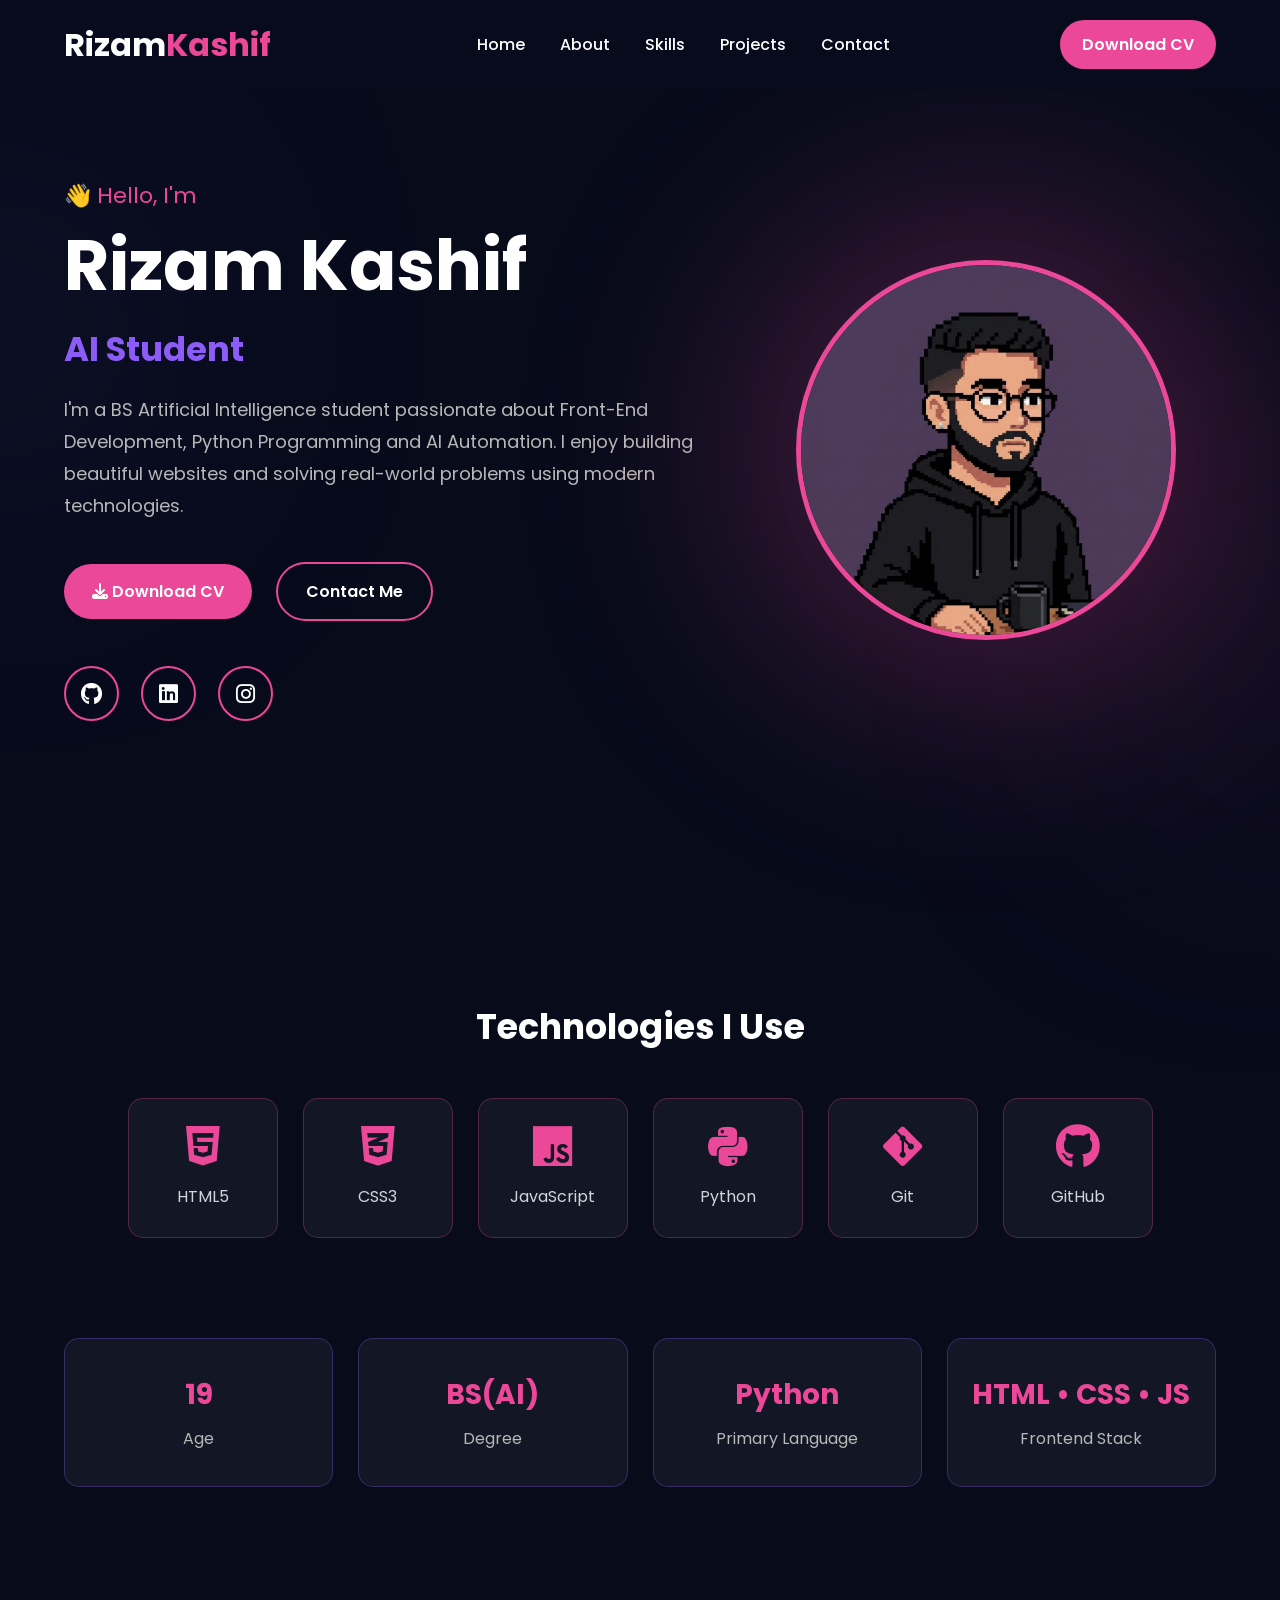
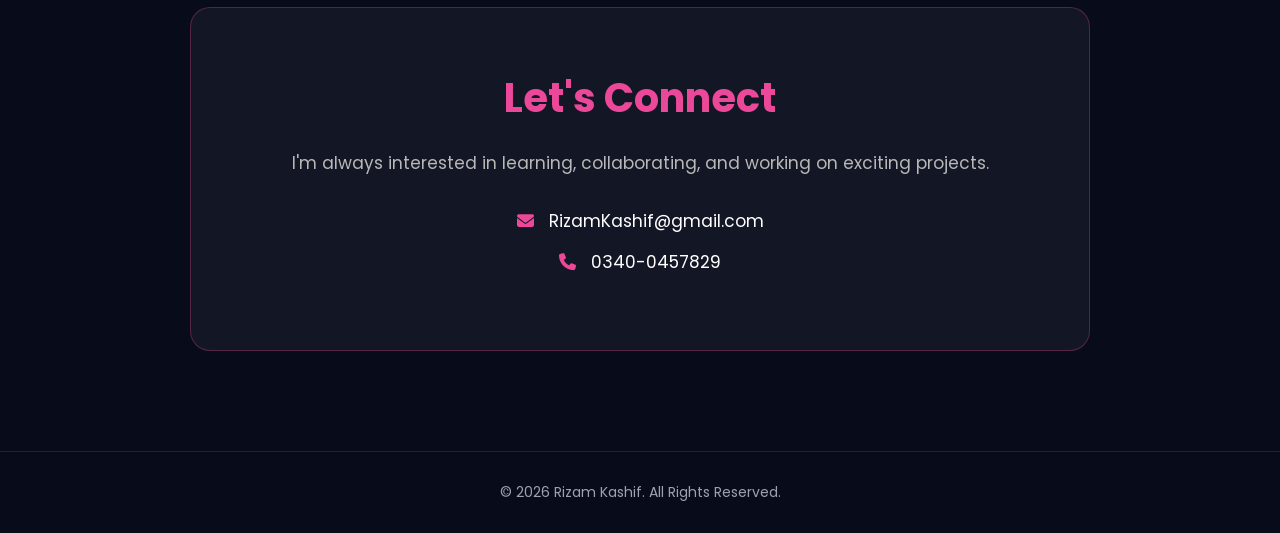
==== index.html @ b2c45aad "Initial commit - portfolio website" ====
<!DOCTYPE html>
<html lang="en">

<head>

    <!-- ========================================= -->
    <!-- BASIC SEO -->
    <!-- ========================================= -->

    <meta charset="UTF-8">
    <meta name="viewport" content="width=device-width, initial-scale=1.0">

    <title>Rizam Kashif | AI Student & Front-End Developer</title>

    <meta name="description"
        content="Official portfolio of Rizam Kashif. BS Artificial Intelligence student, Front-End Developer, Python Programmer and AI Enthusiast.">

    <meta name="keywords"
        content="Rizam Kashif, Portfolio, AI Student, HTML, CSS, JavaScript, Python, Frontend Developer">

    <meta name="author" content="Rizam Kashif">

    <link rel="icon" href="images/favicon.ico">

    <!-- ========================================= -->
    <!-- GOOGLE FONT -->
    <!-- ========================================= -->

    <link rel="preconnect" href="https://fonts.googleapis.com">

    <link rel="preconnect" href="https://fonts.gstatic.com" crossorigin>

    <link href="https://fonts.googleapis.com/css2?family=Poppins:wght@300;400;500;600;700&display=swap"
        rel="stylesheet">

    <!-- ========================================= -->
    <!-- FONT AWESOME -->
    <!-- ========================================= -->

    <link rel="stylesheet"
        href="https://cdnjs.cloudflare.com/ajax/libs/font-awesome/6.7.2/css/all.min.css">

    <!-- ========================================= -->
    <!-- CSS -->
    <!-- ========================================= -->

    <link rel="stylesheet" href="style.css">

</head>

<body>

    <!-- ========================================= -->
    <!-- NAVBAR START -->
    <!-- ========================================= -->

    <header>

        <nav class="navbar">

            <div class="logo">

                <h2>Rizam<span>Kashif</span></h2>

            </div>

            <ul class="nav-links">

                <li><a href="home.html">Home</a></li>

                <li><a href="about.html">About</a></li>

                <li><a href="skills.html">Skills</a></li>

                <li><a href="projects.html">Projects</a></li>

                <li><a href="contact.html">Contact</a></li>

            </ul>

            <a href="files/Rizam_Kashif_CV.pdf" class="resume-btn">

                Download CV

            </a>

        </nav>

    </header>

    <!-- ========================================= -->
    <!-- HERO SECTION -->
    <!-- ========================================= -->

    <main>

        <section class="hero">

            <!-- LEFT SIDE -->

            <div class="hero-text">

                <p class="hello">

                    👋 Hello, I'm

                </p>

                <h1>

                    Rizam Kashif

                </h1>

                <h2>

                    <span id="typing"></span>

                </h2>

                <p class="description">

                    I'm a BS Artificial Intelligence student passionate about
                    Front-End Development, Python Programming and AI Automation.
                    I enjoy building beautiful websites and solving real-world
                    problems using modern technologies.

                </p>

                <!-- BUTTONS -->

                <div class="hero-buttons">

                    <a href="files/Rizam_Kashif_CV.pdf" class="btn primary">

                        <i class="fa-solid fa-download"></i>

                        Download CV

                    </a>

                    <a href="contact.html" class="btn secondary">

                        Contact Me

                    </a>

                </div>

                <!-- SOCIAL LINKS -->

                <div class="social-icons">

                    <a href="https://github.com/rizamkashif-ux" target="_blank">

                        <i class="fa-brands fa-github"></i>

                    </a>

                    <a href="https://www.linkedin.com/in/rizam-kashif-5a9921343/" target="_blank">

                        <i class="fa-brands fa-linkedin"></i>

                    </a>

                    <a href="https://www.instagram.com/rizam._.kashif?igsh=eGl6OGd2aGFiaGJk&utm_source=qr" target="_blank">

                        <i class="fa-brands fa-instagram"></i>

                    </a>

                </div>

            </div>

            <!-- RIGHT SIDE -->

            <div class="hero-image">

                <div class="glow-circle"></div>

                <img src="images/profile.png" alt="Rizam Kashif">

            </div>

        </section>

    </main>

    <!-- ========================================= -->
    <!-- TECH STACK -->
    <!-- ========================================= -->

    <section class="tech-stack">

        <h2>

            Technologies I Use

        </h2>

        <div class="tech-icons">

            <div class="tech-card">

                <i class="fa-brands fa-html5"></i>

                <p>HTML5</p>

            </div>

            <div class="tech-card">

                <i class="fa-brands fa-css3-alt"></i>

                <p>CSS3</p>

            </div>

            <div class="tech-card">

                <i class="fa-brands fa-js"></i>

                <p>JavaScript</p>

            </div>

            <div class="tech-card">

                <i class="fa-brands fa-python"></i>

                <p>Python</p>

            </div>

            <div class="tech-card">

                <i class="fa-brands fa-git-alt"></i>

                <p>Git</p>

            </div>

            <div class="tech-card">

                <i class="fa-brands fa-github"></i>

                <p>GitHub</p>

            </div>

        </div>

    </section>

    <!-- ========================================= -->
    <!-- QUICK STATS -->
    <!-- ========================================= -->

    <section class="stats">

        <div class="stat-card">

            <h2>19</h2>

            <p>Age</p>

        </div>

        <div class="stat-card">

            <h2>BS(AI)</h2>

            <p>Degree</p>

        </div>

        <div class="stat-card">

            <h2>Python</h2>

            <p>Primary Language</p>

        </div>

        <div class="stat-card">

            <h2>HTML • CSS • JS</h2>

            <p>Frontend Stack</p>

        </div>

    </section>

    <!-- ========================================= -->
    <!-- CONTACT PREVIEW -->
    <!-- ========================================= -->

    <section class="contact-preview" id="contact">

        <h2>

            Let's Connect

        </h2>

        <p>

            I'm always interested in learning, collaborating,
            and working on exciting projects.

        </p>

        <div class="contact-info">

            <p>

                <i class="fa-solid fa-envelope"></i>

                RizamKashif@gmail.com

            </p>

            <p>

                <i class="fa-solid fa-phone"></i>

                0340-0457829

            </p>

        </div>

    </section>

    <!-- ========================================= -->
    <!-- FOOTER -->
    <!-- ========================================= -->

    <footer>

        <p>

            © 2026 Rizam Kashif. All Rights Reserved.

        </p>

    </footer>

    <!-- ========================================= -->
    <!-- JAVASCRIPT -->
    <!-- ========================================= -->

    <script src="script.js"></script>

</body>

</html>
---- style.css ----
/* ========================================= */
/* GOOGLE FONT */
/* ========================================= */

@import url('https://fonts.googleapis.com/css2?family=Poppins:wght@300;400;500;600;700&display=swap');


/* ========================================= */
/* RESET */
/* ========================================= */

*{
    margin:0;
    padding:0;
    box-sizing:border-box;
    scroll-behavior:smooth;
}


/* ========================================= */
/* BODY */
/* ========================================= */

body{

    font-family:'Poppins',sans-serif;

    background:#070B1A;

    color:white;

    overflow-x:hidden;

}


/* ========================================= */
/* LINKS */
/* ========================================= */

a{

    text-decoration:none;

    color:white;

}


/* ========================================= */
/* NAVBAR */
/* ========================================= */

header{

    position:fixed;

    width:100%;

    top:0;

    left:0;

    z-index:1000;

    backdrop-filter:blur(12px);

    background:rgba(8,12,30,.75);

}


/* Navbar Container */

.navbar{

    width:90%;

    margin:auto;

    display:flex;

    justify-content:space-between;

    align-items:center;

    padding:20px 0;

}


/* Logo */

.logo h2{

    font-size:32px;

    font-weight:700;

}

.logo span{

    color:#EC4899;

}


/* Navigation */

.nav-links{

    display:flex;

    list-style:none;

}


.nav-links li{

    margin-left:35px;

}


.nav-links a{

    transition:.3s;

    font-weight:500;

}


.nav-links a:hover{

    color:#EC4899;

}


/* Resume Button */

.resume-btn{

    padding:12px 22px;

    background:#EC4899;

    border-radius:30px;

    transition:.3s;

    font-weight:600;

}


.resume-btn:hover{

    background:#8B5CF6;

}


/* ========================================= */
/* HERO SECTION */
/* ========================================= */

.hero{

    width:90%;

    min-height:100vh;

    margin:auto;

    display:flex;

    justify-content:space-between;

    align-items:center;

}


/* ========================================= */
/* LEFT SIDE */
/* ========================================= */

.hero-text{

    width:55%;

}


.hello{

    color:#EC4899;

    font-size:22px;

    margin-bottom:15px;

}


.hero h1{

    font-size:70px;

    line-height:1.1;

}


.hero h2{

    margin-top:20px;

    font-size:34px;

    color:#8B5CF6;

    height:45px;

}


.description{

    margin-top:25px;

    color:#B8B8B8;

    line-height:32px;

    font-size:18px;

}


/* ========================================= */
/* BUTTONS */
/* ========================================= */

.hero-buttons{

    margin-top:40px;

}


.btn{

    display:inline-block;

    padding:15px 28px;

    border-radius:40px;

    transition:.3s;

    font-weight:600;

}


.primary{

    background:#EC4899;

    margin-right:20px;

}


.primary:hover{

    background:#8B5CF6;

    transform:translateY(-5px);

}


.secondary{

    border:2px solid #EC4899;

}


.secondary:hover{

    background:#EC4899;

}


/* ========================================= */
/* SOCIAL ICONS */
/* ========================================= */

.social-icons{

    margin-top:45px;

}


.social-icons a{

    display:inline-flex;

    width:55px;

    height:55px;

    justify-content:center;

    align-items:center;

    margin-right:18px;

    border-radius:50%;

    border:2px solid #EC4899;

    transition:.3s;

    font-size:22px;

}


.social-icons a:hover{

    background:#EC4899;

    transform:translateY(-8px);

}


/* ========================================= */
/* HERO IMAGE */
/* ========================================= */

.hero-image{

    width:40%;

    display:flex;

    justify-content:center;

    align-items:center;

    position:relative;

}


/* Pink Glow */

.glow-circle{

    width:430px;

    height:430px;

    background:#EC4899;

    position:absolute;

    border-radius:50%;

    filter:blur(130px);

    opacity:.35;

}


/* Profile Image */

.hero-image img{

    width:380px;

    border-radius:50%;

    border:5px solid #EC4899;

    position:relative;

    z-index:10;

    transition:.5s;

}


.hero-image img:hover{

    transform:scale(1.05);

}


/* ========================================= */
/* RESPONSIVE */
/* ========================================= */

@media(max-width:992px){

.hero{

flex-direction:column-reverse;

text-align:center;

padding-top:150px;

}

.hero-text{

width:100%;

}

.hero-image{

width:100%;

margin-bottom:50px;

}

.hero h1{

font-size:52px;

}

.nav-links{

display:none;

}

.resume-btn{

display:none;

}

}/* ========================================= */
/* TECH STACK SECTION */
/* ========================================= */

.tech-stack{

    width:90%;

    margin:100px auto;

    text-align:center;

}


.tech-stack h2{

    font-size:35px;

    margin-bottom:45px;

}


.tech-icons{

    display:flex;

    justify-content:center;

    flex-wrap:wrap;

    gap:25px;

}


.tech-card{

    width:150px;

    height:140px;

    padding:25px 15px;

    background:rgba(255,255,255,0.05);

    border:1px solid rgba(236,72,153,0.3);

    border-radius:15px;

    transition:0.4s;

}


.tech-card i{

    font-size:45px;

    color:#EC4899;

    margin-bottom:15px;

}


.tech-card p{

    font-size:16px;

    color:#d1d5db;

}


.tech-card:hover{

    transform:translateY(-10px);

    background:rgba(236,72,153,0.12);

    box-shadow:0 0 25px rgba(236,72,153,0.35);

}


/* ========================================= */
/* STATS SECTION */
/* ========================================= */

.stats{

    width:90%;

    margin:100px auto;

    display:grid;

    grid-template-columns:repeat(4,1fr);

    gap:25px;

}


.stat-card{

    padding:35px 20px;

    text-align:center;

    background:rgba(255,255,255,0.05);

    border:1px solid rgba(139,92,246,0.3);

    border-radius:15px;

    transition:0.4s;

}


.stat-card h2{

    font-size:28px;

    color:#EC4899;

    margin-bottom:10px;

}


.stat-card p{

    color:#b8b8b8;

}


.stat-card:hover{

    transform:translateY(-10px);

    box-shadow:0 0 25px rgba(139,92,246,0.35);

}


/* ========================================= */
/* CONTACT PREVIEW */
/* ========================================= */

.contact-preview{

    width:90%;

    max-width:900px;

    margin:120px auto 100px;

    padding:60px 30px;

    text-align:center;

    background:rgba(255,255,255,0.05);

    border:1px solid rgba(236,72,153,0.3);

    border-radius:20px;

}


.contact-preview h2{

    font-size:40px;

    color:#EC4899;

    margin-bottom:20px;

}


.contact-preview > p{

    color:#b8b8b8;

    font-size:17px;

    line-height:30px;

}


.contact-info{

    margin-top:30px;

}


.contact-info p{

    margin:15px 0;

    font-size:17px;

}


.contact-info i{

    color:#EC4899;

    margin-right:10px;

}


/* ========================================= */
/* FOOTER */
/* ========================================= */

footer{

    padding:30px;

    text-align:center;

    border-top:1px solid rgba(255,255,255,0.1);

    color:#9ca3af;

}


footer p{

    font-size:14px;

}


/* ========================================= */
/* BACKGROUND GLOW EFFECTS */
/* ========================================= */

body::before{

    content:"";

    position:fixed;

    width:300px;

    height:300px;

    background:#8B5CF6;

    border-radius:50%;

    filter:blur(150px);

    opacity:0.15;

    top:20%;

    left:-150px;

    z-index:-1;

}


body::after{

    content:"";

    position:fixed;

    width:300px;

    height:300px;

    background:#EC4899;

    border-radius:50%;

    filter:blur(150px);

    opacity:0.12;

    bottom:10%;

    right:-150px;

    z-index:-1;

}


/* ========================================= */
/* MOBILE RESPONSIVE DESIGN */
/* ========================================= */

@media(max-width:768px){

    /* Navbar */

    .navbar{

        width:90%;

    }


    .logo h2{

        font-size:25px;

    }


    /* Hero */

    .hero{

        width:90%;

    }


    .hero-image img{

        width:280px;

    }


    .glow-circle{

        width:300px;

        height:300px;

    }


    .hero h1{

        font-size:42px;

    }


    .hero h2{

        font-size:25px;

    }


    .description{

        font-size:15px;

        line-height:27px;

    }


    .hero-buttons{

        display:flex;

        flex-direction:column;

        align-items:center;

        gap:15px;

    }


    .primary{

        margin-right:0;

    }


    .social-icons{

        margin-top:30px;

    }


    /* Tech Stack */

    .tech-stack h2{

        font-size:28px;

    }


    .tech-card{

        width:130px;

        height:125px;

    }


    .tech-card i{

        font-size:35px;

    }


    /* Stats */

    .stats{

        grid-template-columns:repeat(2,1fr);

        gap:15px;

    }


    .stat-card{

        padding:25px 10px;

    }


    .stat-card h2{

        font-size:22px;

    }


    .stat-card p{

        font-size:13px;

    }


    /* Contact */

    .contact-preview{

        padding:40px 20px;

    }


    .contact-preview h2{

        font-size:30px;

    }

}


/* ========================================= */
/* SMALL MOBILE DEVICES */
/* ========================================= */

@media(max-width:480px){

    .hero-image img{

        width:230px;

    }


    .glow-circle{

        width:240px;

        height:240px;

    }


    .hero h1{

        font-size:35px;

    }


    .hero h2{

        font-size:21px;

    }


    .stats{

        grid-template-columns:1fr;

    }


    .tech-icons{

        gap:15px;

    }


    .tech-card{

        width:120px;

    }

}/* ========================================= */
/* ABOUT PAGE */
/* ========================================= */


/* ABOUT HERO */

.about-hero{

    min-height:50vh;

    display:flex;

    justify-content:center;

    align-items:center;

    text-align:center;

    padding:150px 20px 70px;

}


.about-heading h1{

    font-size:60px;

    margin:20px 0;

}


.about-heading h1 span,

.about-text h2 span,

.section-heading h2 span,

.goals-content h2 span{

    color:#EC4899;

}


.section-label{

    color:#EC4899;

    font-weight:600;

    letter-spacing:2px;

    font-size:14px;

}


.about-subtitle{

    color:#b8b8b8;

    max-width:700px;

    line-height:30px;

}


/* INTRODUCTION */

.about-introduction{

    width:90%;

    max-width:1200px;

    margin:80px auto;

    display:grid;

    grid-template-columns:350px 1fr;

    gap:80px;

    align-items:center;

}


.about-image img{

    width:100%;

    border-radius:20px;

    border:3px solid #EC4899;

    box-shadow:0 0 40px rgba(236,72,153,.25);

}


.about-text h2{

    font-size:38px;

    margin:20px 0;

}


.about-text p{

    color:#b8b8b8;

    line-height:30px;

    margin:15px 0;

}


/* PERSONAL INFORMATION */

.personal-info{

    width:90%;

    max-width:1200px;

    margin:120px auto;

    text-align:center;

}


.personal-info > h2{

    font-size:38px;

    margin-bottom:40px;

}


.personal-info > h2 span{

    color:#EC4899;

}


.info-grid{

    display:grid;

    grid-template-columns:repeat(4,1fr);

    gap:25px;

}


.info-card{

    padding:30px 20px;

    background:rgba(255,255,255,.05);

    border:1px solid rgba(236,72,153,.25);

    border-radius:15px;

    transition:.4s;

}


.info-card:hover{

    transform:translateY(-8px);

    box-shadow:0 0 25px rgba(236,72,153,.25);

}


.info-card i{

    color:#EC4899;

    font-size:30px;

    margin-bottom:15px;

}


.info-card h3{

    margin-bottom:10px;

}


.info-card p{

    color:#b8b8b8;

}


/* SECTION HEADING */

.section-heading{

    text-align:center;

    margin-bottom:50px;

}


.section-heading h2{

    font-size:40px;

    margin-top:15px;

}


/* EDUCATION */

.education-section{

    width:90%;

    max-width:1000px;

    margin:120px auto;

}


.education-timeline{

    display:flex;

    flex-direction:column;

    gap:25px;

}


.education-card{

    display:flex;

    gap:25px;

    padding:30px;

    background:rgba(255,255,255,.05);

    border-left:3px solid #EC4899;

    border-radius:12px;

    transition:.4s;

}


.education-card:hover{

    transform:translateX(10px);

    background:rgba(236,72,153,.08);

}


.education-icon{

    min-width:55px;

    height:55px;

    display:flex;

    justify-content:center;

    align-items:center;

    border-radius:50%;

    background:#EC4899;

    color:white;

    font-size:22px;

}


.education-date{

    color:#EC4899;

    font-size:14px;

    font-weight:600;

}


.education-content h3{

    font-size:23px;

    margin:8px 0;

}


.education-content h4{

    color:#8B5CF6;

    margin-bottom:12px;

}


.education-content p{

    color:#b8b8b8;

    line-height:27px;

}


/* INTERESTS */

.interests-section{

    width:90%;

    max-width:1200px;

    margin:120px auto;

}


.interests-grid{

    display:grid;

    grid-template-columns:repeat(3,1fr);

    gap:25px;

}


.interest-card{

    padding:30px;

    background:rgba(255,255,255,.05);

    border:1px solid rgba(139,92,246,.25);

    border-radius:15px;

    transition:.4s;

}


.interest-card:hover{

    transform:translateY(-8px);

    box-shadow:0 0 25px rgba(139,92,246,.25);

}


.interest-card i{

    font-size:35px;

    color:#EC4899;

    margin-bottom:20px;

}


.interest-card h3{

    margin-bottom:12px;

}


.interest-card p{

    color:#b8b8b8;

    line-height:27px;

}


/* SEO */

.seo-section{

    width:90%;

    max-width:1000px;

    margin:120px auto;

}


.seo-skills{

    display:flex;

    justify-content:center;

    flex-wrap:wrap;

    gap:15px;

}


.seo-skills span{

    padding:12px 20px;

    border-radius:30px;

    border:1px solid #EC4899;

    color:#f8fafc;

    transition:.3s;

}


.seo-skills span:hover{

    background:#EC4899;

    transform:translateY(-4px);

}


/* GOALS */

.goals-section{

    width:90%;

    max-width:1000px;

    margin:120px auto;

    padding:60px;

    text-align:center;

    background:rgba(255,255,255,.05);

    border:1px solid rgba(236,72,153,.3);

    border-radius:20px;

}


.goals-content h2{

    font-size:40px;

    margin:20px 0;

}


.goals-content > p{

    max-width:750px;

    margin:20px auto;

    color:#b8b8b8;

    line-height:30px;

}


.goals-content .btn{

    margin-top:20px;

}


/* ========================================= */
/* ABOUT PAGE RESPONSIVE DESIGN */
/* ========================================= */

@media(max-width:900px){

    .about-introduction{

        grid-template-columns:1fr;

        text-align:center;

    }


    .about-image{

        max-width:350px;

        margin:auto;

    }


    .info-grid{

        grid-template-columns:repeat(2,1fr);

    }


    .interests-grid{

        grid-template-columns:repeat(2,1fr);

    }

}


@media(max-width:600px){

    .about-heading h1{

        font-size:40px;

    }


    .about-text h2{

        font-size:30px;

    }


    .info-grid{

        grid-template-columns:1fr;

    }


    .interests-grid{

        grid-template-columns:1fr;

    }


    .education-card{

        flex-direction:column;

    }


    .education-icon{

        width:55px;

    }


    .goals-section{

        padding:40px 20px;

    }


    .goals-content h2{

        font-size:30px;

    }

}
/* ========================================= */
/* PROJECTS PAGE */
/* ========================================= */


/* PROJECT HERO */

.projects-hero{

    min-height:55vh;

    display:flex;

    flex-direction:column;

    justify-content:center;

    align-items:center;

    text-align:center;

    padding:150px 20px 80px;

}


.projects-hero h1{

    font-size:60px;

    margin:20px 0;

}


.projects-hero h1 span{

    color:#EC4899;

}


.projects-hero > p:last-child{

    max-width:700px;

    color:#b8b8b8;

    line-height:30px;

}


/* PROJECTS CONTAINER */

.projects-container{

    width:90%;

    max-width:1200px;

    margin:50px auto 120px;

}


/* PROJECT SHOWCASE */

.project-showcase{

    display:grid;

    grid-template-columns:1fr 1fr;

    gap:70px;

    align-items:center;

    margin-bottom:130px;

}


/* REVERSE PROJECT */

.reverse-project .project-image{

    order:2;

}


.reverse-project .project-details{

    order:1;

}


/* PROJECT IMAGE */

.project-image{

    overflow:hidden;

    border-radius:20px;

    border:1px solid rgba(236,72,153,.3);

    background:rgba(255,255,255,.05);

}


.project-image img{

    width:100%;

    display:block;

    transition:.5s;

}


.project-image:hover img{

    transform:scale(1.05);

}


/* PROJECT DETAILS */

.project-number{

    color:#EC4899;

    font-size:18px;

    font-weight:600;

}


.project-category{

    color:#8B5CF6;

    font-size:13px;

    letter-spacing:2px;

    margin:15px 0;

}


.project-details h2{

    font-size:42px;

    margin-bottom:20px;

}


.project-details > p{

    color:#b8b8b8;

    line-height:29px;

    margin-bottom:18px;

}


/* PROJECT ROLE */

.project-role{

    margin:25px 0;

    padding-left:20px;

    border-left:2px solid #EC4899;

}


.project-role strong{

    color:#EC4899;

}


.project-role p{

    color:#b8b8b8;

    line-height:27px;

    margin-top:8px;

}


/* TECHNOLOGIES */

.project-technologies{

    display:flex;

    flex-wrap:wrap;

    gap:10px;

    margin:25px 0;

}


.project-technologies span{

    padding:8px 14px;

    border:1px solid rgba(236,72,153,.5);

    border-radius:20px;

    font-size:12px;

    color:#d1d5db;

}


/* PROJECT BUTTONS */

.project-buttons{

    display:flex;

    flex-wrap:wrap;

    gap:15px;

    margin-top:30px;

}


.project-btn{

    display:inline-flex;

    align-items:center;

    gap:8px;

    padding:12px 20px;

    border-radius:25px;

    font-size:14px;

    font-weight:600;

    transition:.3s;

}


.primary-project-btn{

    background:#EC4899;

}


.primary-project-btn:hover{

    background:#8B5CF6;

    transform:translateY(-4px);

}


.secondary-project-btn{

    border:1px solid #EC4899;

}


.secondary-project-btn:hover{

    background:#EC4899;

    transform:translateY(-4px);

}


/* PROJECT CTA */

.projects-cta{

    width:90%;

    max-width:900px;

    margin:50px auto 120px;

    padding:70px 30px;

    text-align:center;

    background:rgba(255,255,255,.05);

    border:1px solid rgba(236,72,153,.3);

    border-radius:20px;

}


.projects-cta h2{

    font-size:40px;

    margin:20px 0;

}


.projects-cta h2 span{

    color:#EC4899;

}


.projects-cta > p:not(.section-label){

    color:#b8b8b8;

    margin-bottom:30px;

}


/* PROJECTS RESPONSIVE */

@media(max-width:900px){

    .project-showcase{

        grid-template-columns:1fr;

        gap:35px;

        margin-bottom:90px;

    }


    .reverse-project .project-image{

        order:1;

    }


    .reverse-project .project-details{

        order:2;

    }


    .project-details{

        text-align:center;

    }


    .project-role{

        text-align:left;

    }


    .project-technologies{

        justify-content:center;

    }


    .project-buttons{

        justify-content:center;

    }

}


@media(max-width:600px){

    .projects-hero h1{

        font-size:40px;

    }


    .project-details h2{

        font-size:32px;

    }


    .projects-cta{

        padding:45px 20px;

    }


    .projects-cta h2{

        font-size:30px;

    }

}
/* ========================================= */
/* SKILLS PAGE */
/* ========================================= */


/* SKILLS HERO */

.skills-hero{

    min-height:55vh;

    display:flex;

    flex-direction:column;

    justify-content:center;

    align-items:center;

    text-align:center;

    padding:150px 20px 80px;

}


.skills-hero h1{

    font-size:60px;

    margin:20px 0;

}


.skills-hero h1 span{

    color:#EC4899;

}


.skills-hero > p:last-child{

    max-width:700px;

    color:#b8b8b8;

    line-height:30px;

}


/* SKILLS CATEGORY */

.skills-category{

    width:90%;

    max-width:1200px;

    margin:100px auto;

}


/* CATEGORY HEADING */

.skills-category-heading{

    display:flex;

    align-items:center;

    gap:20px;

    margin-bottom:40px;

}


.skills-category-heading > i{

    width:60px;

    height:60px;

    display:flex;

    justify-content:center;

    align-items:center;

    border-radius:50%;

    background:#EC4899;

    font-size:25px;

}


.skills-category-heading h2{

    font-size:35px;

    margin-top:8px;

}


.skills-category-heading h2 span{

    color:#EC4899;

}


/* SKILLS GRID */

.skills-grid{

    display:grid;

    grid-template-columns:repeat(3,1fr);

    gap:25px;

}


/* SKILL CARD */

.skill-card{

    padding:30px;

    background:rgba(255,255,255,.05);

    border:1px solid rgba(236,72,153,.25);

    border-radius:15px;

    transition:.4s;

}


.skill-card:hover{

    transform:translateY(-8px);

    box-shadow:0 0 30px rgba(236,72,153,.25);

}


/* CARD TOP */

.skill-card-top{

    display:flex;

    justify-content:space-between;

    align-items:center;

    margin-bottom:20px;

}


.skill-card-top i{

    font-size:38px;

    color:#EC4899;

}


.skill-card-top span{

    font-size:11px;

    padding:6px 10px;

    border-radius:15px;

    color:#d1d5db;

    background:rgba(236,72,153,.12);

}


/* CARD TEXT */

.skill-card h3{

    font-size:21px;

    margin-bottom:12px;

}


.skill-card > p{

    color:#b8b8b8;

    line-height:26px;

    font-size:14px;

    min-height:75px;

}


/* SKILL BAR */

.skill-bar{

    width:100%;

    height:7px;

    margin-top:25px;

    border-radius:10px;

    background:rgba(255,255,255,.1);

    overflow:hidden;

}


.skill-progress{

    height:100%;

    border-radius:10px;

    background:#EC4899;

}


/* Skill Progress Levels */

.python-progress{

    width:65%;

}


.cpp-progress{

    width:70%;

}


.html-progress{

    width:80%;

}


.css-progress{

    width:70%;

}


.javascript-progress{

    width:45%;

}


.ai-progress{

    width:45%;

}


.problem-progress{

    width:70%;

}


.cs-progress{

    width:60%;

}


.seo-progress{

    width:75%;

}


.shopify-progress{

    width:75%;

}


.keyword-progress{

    width:70%;

}


.gsc-progress{

    width:65%;

}


/* TOOLS SECTION */

.tools-section{

    width:90%;

    max-width:1000px;

    margin:120px auto;

}


.tools-list{

    display:flex;

    justify-content:center;

    flex-wrap:wrap;

    gap:20px;

}


.tool-item{

    display:flex;

    align-items:center;

    gap:12px;

    padding:15px 22px;

    border:1px solid rgba(139,92,246,.4);

    border-radius:30px;

    transition:.3s;

}


.tool-item i{

    color:#EC4899;

    font-size:20px;

}


.tool-item:hover{

    background:rgba(236,72,153,.1);

    transform:translateY(-5px);

}


/* SKILLS CTA */

.skills-cta{

    width:90%;

    max-width:900px;

    margin:50px auto 120px;

    padding:70px 30px;

    text-align:center;

    background:rgba(255,255,255,.05);

    border:1px solid rgba(236,72,153,.3);

    border-radius:20px;

}


.skills-cta h2{

    font-size:40px;

    margin:20px 0;

}


.skills-cta h2 span{

    color:#EC4899;

}


.skills-cta > p:not(.section-label){

    max-width:650px;

    margin:0 auto 30px;

    color:#b8b8b8;

    line-height:28px;

}


/* RESPONSIVE DESIGN */

@media(max-width:1000px){

    .skills-grid{

        grid-template-columns:repeat(2,1fr);

    }

}


@media(max-width:600px){

    .skills-hero h1{

        font-size:42px;

    }


    .skills-category-heading{

        align-items:flex-start;

    }


    .skills-category-heading h2{

        font-size:27px;

    }


    .skills-grid{

        grid-template-columns:1fr;

    }


    .skills-cta{

        padding:45px 20px;

    }


    .skills-cta h2{

        font-size:30px;

    }

}
/* ========================================= */
/* CONTACT PAGE */
/* ========================================= */


/* CONTACT HERO */

.contact-hero{

    min-height:50vh;

    display:flex;

    flex-direction:column;

    justify-content:center;

    align-items:center;

    text-align:center;

    padding:150px 20px 70px;

}


.contact-hero h1{

    font-size:60px;

    margin:20px 0;

}


.contact-hero h1 span{

    color:#EC4899;

}


.contact-hero > p:last-child{

    max-width:700px;

    color:#b8b8b8;

    line-height:30px;

}


/* CONTACT CONTAINER */

.contact-container{

    width:90%;

    max-width:1150px;

    margin:50px auto 120px;

    display:grid;

    grid-template-columns:1fr 1fr;

    gap:80px;

    align-items:start;

}


/* CONTACT INFORMATION */

.contact-information h2{

    font-size:38px;

    margin:20px 0;

}


.contact-information h2 span{

    color:#EC4899;

}


.contact-information > p:not(.section-label){

    color:#b8b8b8;

    line-height:29px;

    margin-bottom:40px;

}


/* CONTACT ITEM */

.contact-item{

    display:flex;

    align-items:center;

    gap:18px;

    margin:25px 0;

}


.contact-icon{

    width:50px;

    height:50px;

    display:flex;

    justify-content:center;

    align-items:center;

    border-radius:50%;

    background:rgba(236,72,153,.15);

    color:#EC4899;

    font-size:20px;

}


.contact-item h3{

    font-size:16px;

    margin-bottom:4px;

}


.contact-item a{

    color:#b8b8b8;

    transition:.3s;

}


.contact-item a:hover{

    color:#EC4899;

}


.contact-item p{

    color:#b8b8b8;

}


/* SOCIAL LINKS */

.social-links{

    display:flex;

    gap:15px;

    margin-top:40px;

}


.social-links a{

    width:45px;

    height:45px;

    display:flex;

    justify-content:center;

    align-items:center;

    border:1px solid rgba(236,72,153,.5);

    border-radius:50%;

    color:#EC4899;

    transition:.3s;

}


.social-links a:hover{

    color:white;

    background:#EC4899;

    transform:translateY(-5px);

}


/* CONTACT FORM */

.contact-form-container{

    padding:35px;

    background:rgba(255,255,255,.05);

    border:1px solid rgba(236,72,153,.3);

    border-radius:20px;

}


.form-group{

    margin-bottom:22px;

}


.form-group label{

    display:block;

    margin-bottom:8px;

    font-size:14px;

    font-weight:500;

}


.form-group input,

.form-group textarea{

    width:100%;

    padding:14px 16px;

    border:1px solid rgba(255,255,255,.2);

    border-radius:8px;

    background:rgba(0,0,0,.2);

    color:white;

    font-family:inherit;

    font-size:14px;

    outline:none;

    transition:.3s;

}


.form-group input:focus,

.form-group textarea:focus{

    border-color:#EC4899;

    box-shadow:0 0 10px rgba(236,72,153,.2);

}


.form-group textarea{

    resize:vertical;

}


.submit-btn{

    width:100%;

    padding:14px;

    border:none;

    border-radius:8px;

    background:#EC4899;

    color:white;

    font-family:inherit;

    font-size:15px;

    font-weight:600;

    cursor:pointer;

    transition:.3s;

}


.submit-btn:hover{

    background:#8B5CF6;

    transform:translateY(-3px);

}


.submit-btn i{

    margin-left:8px;

}


/* FORM SUCCESS MESSAGE */

#formMessage{

    text-align:center;

    margin-top:15px;

    font-size:14px;

}


/* AVAILABILITY SECTION */

.availability-section{

    width:90%;

    max-width:900px;

    margin:0 auto 120px;

    padding:30px;

    display:flex;

    align-items:center;

    gap:20px;

    border:1px solid rgba(139,92,246,.4);

    border-radius:15px;

    background:rgba(255,255,255,.04);

}


.availability-icon{

    font-size:35px;

    color:#EC4899;

}


.availability-section h2{

    font-size:20px;

    margin-bottom:8px;

}


.availability-section p{

    color:#b8b8b8;

    line-height:25px;

}


/* CONTACT RESPONSIVE */

@media(max-width:800px){

    .contact-container{

        grid-template-columns:1fr;

        gap:50px;

    }


    .contact-information{

        text-align:center;

    }


    .contact-item{

        justify-content:center;

        text-align:left;

    }


    .social-links{

        justify-content:center;

    }


    .contact-hero h1{

        font-size:42px;

    }

}


@media(max-width:500px){

    .contact-form-container{

        padding:25px 20px;

    }


    .availability-section{

        flex-direction:column;

        text-align:center;

    }

}
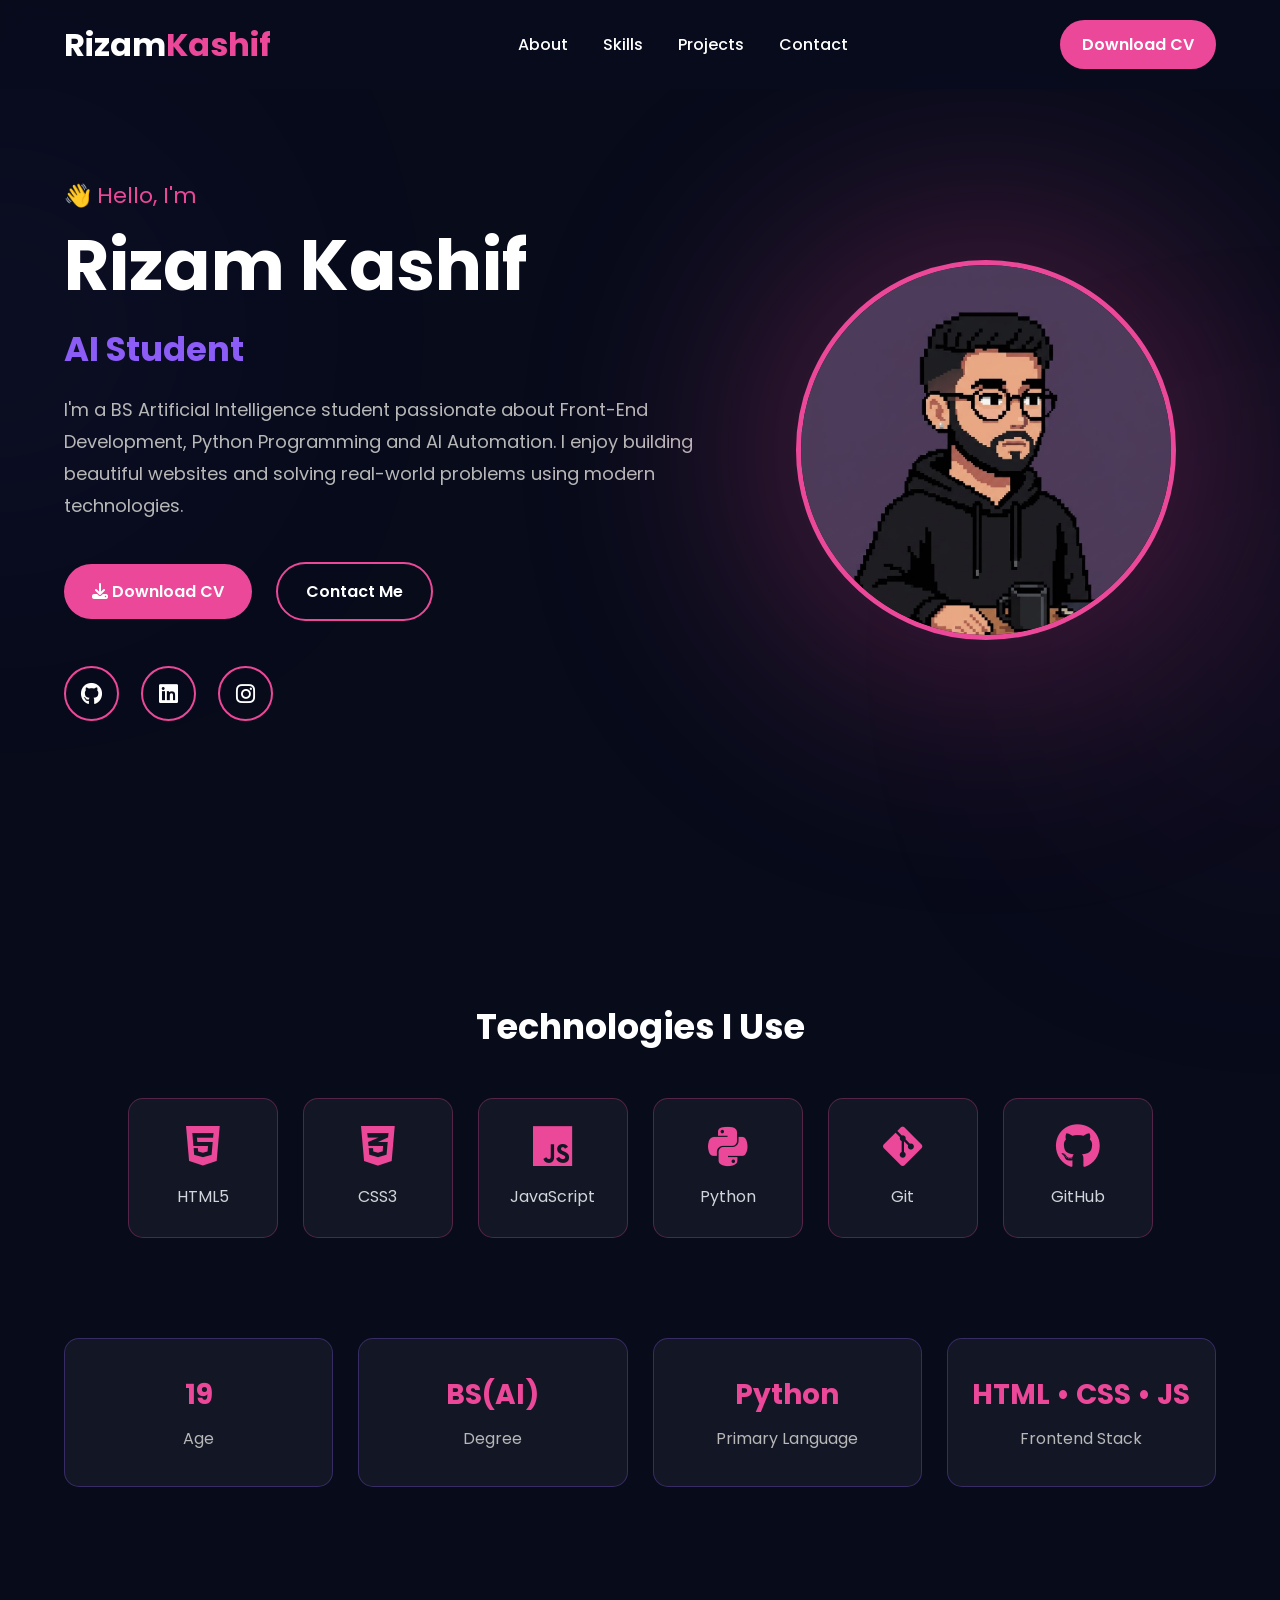
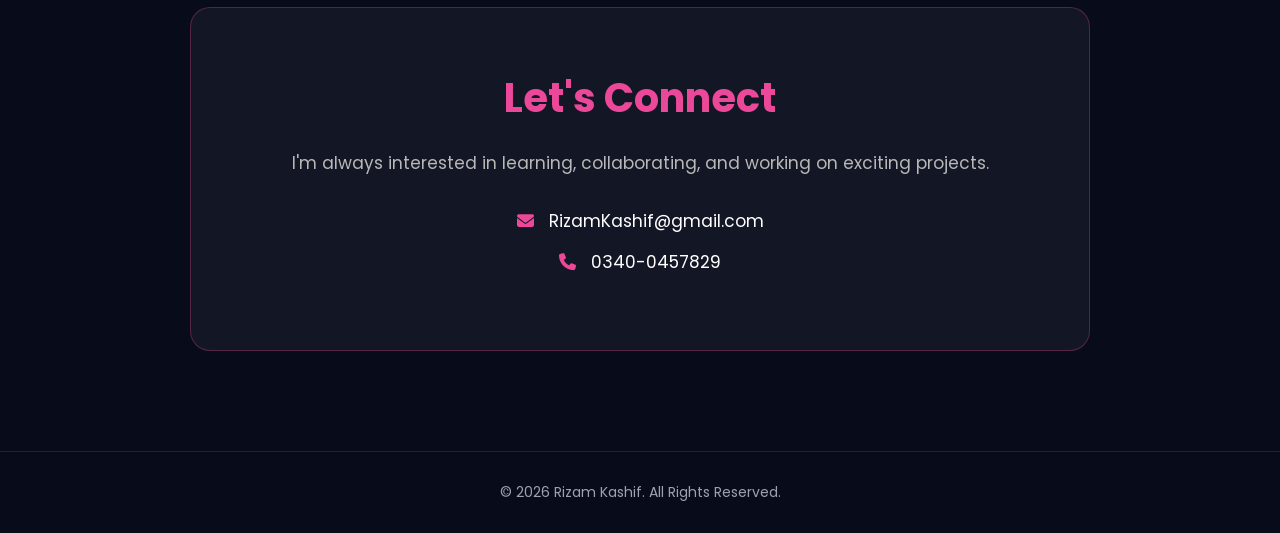
==== commit c8352855: "Update multiple files" ====
--- a/index.html
+++ b/index.html
@@ -8,9 +8,13 @@
     <!-- ========================================= -->
 
     <meta charset="UTF-8">
-    <meta name="viewport" content="width=device-width, initial-scale=1.0">
-
-    <title>Rizam Kashif | AI Student & Front-End Developer</title>
+
+    <meta name="viewport"
+        content="width=device-width, initial-scale=1.0">
+
+    <title>
+        Rizam Kashif | AI Student & Front-End Developer
+    </title>
 
     <meta name="description"
         content="Official portfolio of Rizam Kashif. BS Artificial Intelligence student, Front-End Developer, Python Programmer and AI Enthusiast.">
@@ -18,21 +22,33 @@
     <meta name="keywords"
         content="Rizam Kashif, Portfolio, AI Student, HTML, CSS, JavaScript, Python, Frontend Developer">
 
-    <meta name="author" content="Rizam Kashif">
-
-    <link rel="icon" href="images/favicon.ico">
+    <meta name="author"
+        content="Rizam Kashif">
+
+
+    <!-- ========================================= -->
+    <!-- FAVICON -->
+    <!-- ========================================= -->
+
+    <link rel="icon"
+        href="Favicon.ico">
+
 
     <!-- ========================================= -->
     <!-- GOOGLE FONT -->
     <!-- ========================================= -->
 
-    <link rel="preconnect" href="https://fonts.googleapis.com">
-
-    <link rel="preconnect" href="https://fonts.gstatic.com" crossorigin>
+    <link rel="preconnect"
+        href="https://fonts.googleapis.com">
+
+    <link rel="preconnect"
+        href="https://fonts.gstatic.com"
+        crossorigin>
 
     <link href="https://fonts.googleapis.com/css2?family=Poppins:wght@300;400;500;600;700&display=swap"
         rel="stylesheet">
 
+
     <!-- ========================================= -->
     <!-- FONT AWESOME -->
     <!-- ========================================= -->
@@ -40,16 +56,20 @@
     <link rel="stylesheet"
         href="https://cdnjs.cloudflare.com/ajax/libs/font-awesome/6.7.2/css/all.min.css">
 
+
     <!-- ========================================= -->
     <!-- CSS -->
     <!-- ========================================= -->
 
-    <link rel="stylesheet" href="style.css">
+    <link rel="stylesheet"
+        href="style.css">
 
 </head>
 
+
 <body>
 
+
     <!-- ========================================= -->
     <!-- NAVBAR START -->
     <!-- ========================================= -->
@@ -58,27 +78,89 @@
 
         <nav class="navbar">
 
+
+            <!-- LOGO -->
+
             <div class="logo">
 
-                <h2>Rizam<span>Kashif</span></h2>
-
-            </div>
-
-            <ul class="nav-links">
-
-                <li><a href="home.html">Home</a></li>
-
-                <li><a href="about.html">About</a></li>
-
-                <li><a href="skills.html">Skills</a></li>
-
-                <li><a href="projects.html">Projects</a></li>
-
-                <li><a href="contact.html">Contact</a></li>
+                <h2>
+                    Rizam<span>Kashif</span>
+                </h2>
+
+            </div>
+
+
+            <!-- MOBILE MENU BUTTON -->
+
+            <button
+                class="menu-toggle"
+                id="menu-toggle"
+                aria-label="Open navigation menu">
+
+                <i class="fa-solid fa-bars"></i>
+
+            </button>
+
+
+            <!-- NAVIGATION LINKS -->
+
+            <ul
+                class="nav-links"
+                id="nav-links">
+
+
+               
+
+                <li>
+
+                    <a href="about.html">
+
+                        About
+
+                    </a>
+
+                </li>
+
+
+                <li>
+
+                    <a href="skills.html">
+
+                        Skills
+
+                    </a>
+
+                </li>
+
+
+                <li>
+
+                    <a href="projects.html">
+
+                        Projects
+
+                    </a>
+
+                </li>
+
+
+                <li>
+
+                    <a href="contact.html">
+
+                        Contact
+
+                    </a>
+
+                </li>
 
             </ul>
 
-            <a href="files/Rizam_Kashif_CV.pdf" class="resume-btn">
+
+            <!-- DESKTOP CV BUTTON -->
+
+            <a href="Rizam_Kashif_CV.pdf"
+                class="resume-btn">
 
                 Download CV
 
@@ -88,6 +170,7 @@
 
     </header>
 
+
     <!-- ========================================= -->
     <!-- HERO SECTION -->
     <!-- ========================================= -->
@@ -96,27 +179,32 @@
 
         <section class="hero">
 
+
             <!-- LEFT SIDE -->
 
             <div class="hero-text">
 
+
                 <p class="hello">
 
                     👋 Hello, I'm
 
                 </p>
 
+
                 <h1>
 
                     Rizam Kashif
 
                 </h1>
 
+
                 <h2>
 
                     <span id="typing"></span>
 
                 </h2>
+
 
                 <p class="description">
 
@@ -127,11 +215,14 @@
 
                 </p>
 
+
                 <!-- BUTTONS -->
 
                 <div class="hero-buttons">
 
-                    <a href="files/Rizam_Kashif_CV.pdf" class="btn primary">
+
+                    <a href="Rizam_Kashif_CV.pdf"
+                        class="btn primary">
 
                         <i class="fa-solid fa-download"></i>
 
@@ -139,7 +230,9 @@
 
                     </a>
 
-                    <a href="contact.html" class="btn secondary">
+
+                    <a href="contact.html"
+                        class="btn secondary">
 
                         Contact Me
 
@@ -147,23 +240,36 @@
 
                 </div>
 
+
                 <!-- SOCIAL LINKS -->
 
                 <div class="social-icons">
 
-                    <a href="https://github.com/rizamkashif-ux" target="_blank">
+
+                    <a href="https://github.com/rizamkashif-ux"
+                        target="_blank"
+                        rel="noopener noreferrer"
+                        aria-label="GitHub">
 
                         <i class="fa-brands fa-github"></i>
 
                     </a>
 
-                    <a href="https://www.linkedin.com/in/rizam-kashif-5a9921343/" target="_blank">
+
+                    <a href="https://www.linkedin.com/in/rizam-kashif-5a9921343/"
+                        target="_blank"
+                        rel="noopener noreferrer"
+                        aria-label="LinkedIn">
 
                         <i class="fa-brands fa-linkedin"></i>
 
                     </a>
 
-                    <a href="https://www.instagram.com/rizam._.kashif?igsh=eGl6OGd2aGFiaGJk&utm_source=qr" target="_blank">
+
+                    <a href="https://www.instagram.com/rizam._.kashif"
+                        target="_blank"
+                        rel="noopener noreferrer"
+                        aria-label="Instagram">
 
                         <i class="fa-brands fa-instagram"></i>
 
@@ -173,13 +279,17 @@
 
             </div>
 
+
             <!-- RIGHT SIDE -->
 
             <div class="hero-image">
 
+
                 <div class="glow-circle"></div>
 
-                <img src="images/profile.png" alt="Rizam Kashif">
+
+                <img src="images/profile.png"
+                    alt="Rizam Kashif - BS Artificial Intelligence Student">
 
             </div>
 
@@ -187,65 +297,98 @@
 
     </main>
 
+
     <!-- ========================================= -->
     <!-- TECH STACK -->
     <!-- ========================================= -->
 
     <section class="tech-stack">
 
+
         <h2>
 
             Technologies I Use
 
         </h2>
 
+
         <div class="tech-icons">
 
+
             <div class="tech-card">
 
                 <i class="fa-brands fa-html5"></i>
 
-                <p>HTML5</p>
-
-            </div>
+                <p>
+
+                    HTML5
+
+                </p>
+
+            </div>
+
 
             <div class="tech-card">
 
                 <i class="fa-brands fa-css3-alt"></i>
 
-                <p>CSS3</p>
-
-            </div>
+                <p>
+
+                    CSS3
+
+                </p>
+
+            </div>
+
 
             <div class="tech-card">
 
                 <i class="fa-brands fa-js"></i>
 
-                <p>JavaScript</p>
-
-            </div>
+                <p>
+
+                    JavaScript
+
+                </p>
+
+            </div>
+
 
             <div class="tech-card">
 
                 <i class="fa-brands fa-python"></i>
 
-                <p>Python</p>
-
-            </div>
+                <p>
+
+                    Python
+
+                </p>
+
+            </div>
+
 
             <div class="tech-card">
 
                 <i class="fa-brands fa-git-alt"></i>
 
-                <p>Git</p>
-
-            </div>
+                <p>
+
+                    Git
+
+                </p>
+
+            </div>
+
 
             <div class="tech-card">
 
                 <i class="fa-brands fa-github"></i>
 
-                <p>GitHub</p>
+                <p>
+
+                    GitHub
+
+                </p>
 
             </div>
 
@@ -253,57 +396,99 @@
 
     </section>
 
+
     <!-- ========================================= -->
     <!-- QUICK STATS -->
     <!-- ========================================= -->
 
     <section class="stats">
 
+
         <div class="stat-card">
 
-            <h2>19</h2>
-
-            <p>Age</p>
+            <h2>
+
+                19
+
+            </h2>
+
+            <p>
+
+                Age
+
+            </p>
 
         </div>
 
+
         <div class="stat-card">
 
-            <h2>BS(AI)</h2>
-
-            <p>Degree</p>
+            <h2>
+
+                BS(AI)
+
+            </h2>
+
+            <p>
+
+                Degree
+
+            </p>
 
         </div>
 
+
         <div class="stat-card">
 
-            <h2>Python</h2>
-
-            <p>Primary Language</p>
+            <h2>
+
+                Python
+
+            </h2>
+
+            <p>
+
+                Primary Language
+
+            </p>
 
         </div>
 
+
         <div class="stat-card">
 
-            <h2>HTML • CSS • JS</h2>
-
-            <p>Frontend Stack</p>
+            <h2>
+
+                HTML • CSS • JS
+
+            </h2>
+
+            <p>
+
+                Frontend Stack
+
+            </p>
 
         </div>
 
     </section>
 
+
     <!-- ========================================= -->
     <!-- CONTACT PREVIEW -->
     <!-- ========================================= -->
 
-    <section class="contact-preview" id="contact">
+    <section
+        class="contact-preview"
+        id="contact">
+
 
         <h2>
 
             Let's Connect
 
         </h2>
+
 
         <p>
 
@@ -312,8 +497,10 @@
 
         </p>
 
+
         <div class="contact-info">
 
+
             <p>
 
                 <i class="fa-solid fa-envelope"></i>
@@ -322,6 +509,7 @@
 
             </p>
 
+
             <p>
 
                 <i class="fa-solid fa-phone"></i>
@@ -334,6 +522,7 @@
 
     </section>
 
+
     <!-- ========================================= -->
     <!-- FOOTER -->
     <!-- ========================================= -->
@@ -348,12 +537,14 @@
 
     </footer>
 
+
     <!-- ========================================= -->
     <!-- JAVASCRIPT -->
     <!-- ========================================= -->
 
     <script src="script.js"></script>
 
+
 </body>
 
 </html>
--- a/style.css
+++ b/style.css
@@ -3038,4 +3038,43 @@
 
     }
 
+}/* Hide hamburger on desktop */
+.menu-toggle {
+    display: none;
+}
+
+
+/* Show hamburger on phones */
+@media (max-width: 768px) {
+
+    .menu-toggle {
+        display: block;
+        background: none;
+        border: none;
+        font-size: 24px;
+        cursor: pointer;
+    }
+
+}
+/* ========================================= */
+/* HAMBURGER MENU */
+/* ========================================= */
+
+/* Hidden on desktop */
+.menu-toggle {
+    display: none;
+}
+
+
+/* Visible on mobile */
+@media screen and (max-width: 768px) {
+
+    .menu-toggle {
+        display: block !important;
+        background: none;
+        border: none;
+        font-size: 25px;
+        cursor: pointer;
+    }
+
 }
